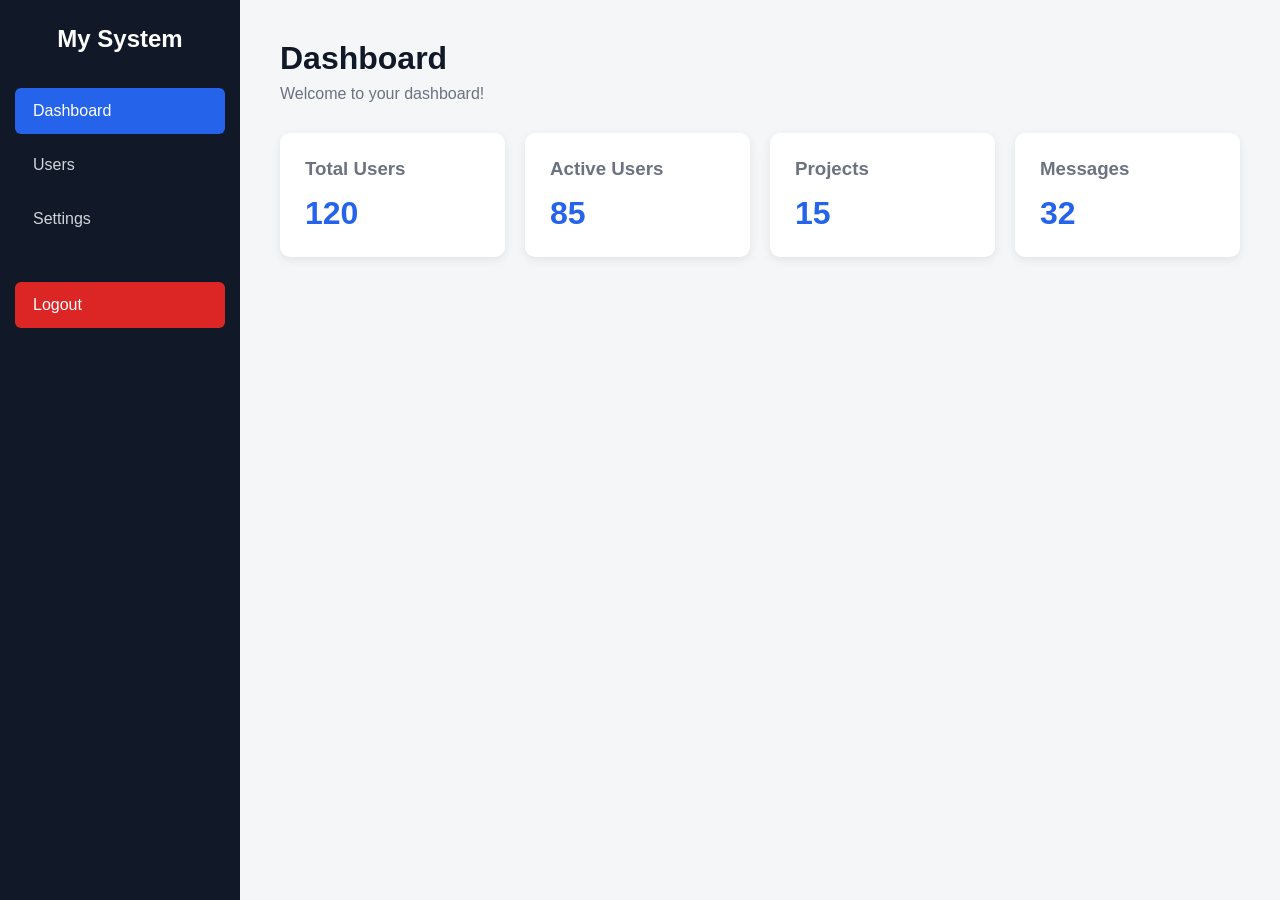
==== dashboard.html @ 08219bb8 "myfist" ====
<!DOCTYPE html>
<html lang="en">
<head>
    <meta charset="UTF-8">
    <meta name="viewport" content="width=device-width, initial-scale=1.0">
    <title>Dashboard</title>
    <link rel="stylesheet" href="style.css">
</head>
<body>

<div class="dashboard">

    <aside class="sidebar">
        <h2>My System</h2>

        <a href="dashboard.html" class="active">Dashboard</a>
        <a href="#">Users</a>
        <a href="#">Settings</a>
        <a href="login.html" class="logout">Logout</a>
    </aside>

    <main class="main-content">

        <h1>Dashboard</h1>
        <p class="welcome">Welcome to your dashboard!</p>

        <div class="cards">

            <div class="dashboard-card">
                <h3>Total Users</h3>
                <p>120</p>
            </div>

            <div class="dashboard-card">
                <h3>Active Users</h3>
                <p>85</p>
            </div>

            <div class="dashboard-card">
                <h3>Projects</h3>
                <p>15</p>
            </div>

            <div class="dashboard-card">
                <h3>Messages</h3>
                <p>32</p>
            </div>

        </div>

    </main>

</div>

</body>
</html>
---- style.css ----
* {
    margin: 0;
    padding: 0;
    box-sizing: border-box;
    font-family: Arial, sans-serif;
}

body {
    background: #f4f6f8;
}

/* LOGIN AND REGISTER */

.container {
    width: 100%;
    min-height: 100vh;

    display: flex;
    justify-content: center;
    align-items: center;

    background: #1f2937;
}

.card {
    width: 400px;
    padding: 35px;

    background: white;
    border-radius: 12px;

    box-shadow: 0 10px 30px rgba(0, 0, 0, 0.3);
}

.card h1 {
    text-align: center;
    color: #1f2937;
    margin-bottom: 8px;
}

.subtitle {
    text-align: center;
    color: #777;
    margin-bottom: 25px;
}

.card label {
    display: block;
    margin-bottom: 7px;
    color: #333;
    font-weight: bold;
}

.card input {
    width: 100%;
    padding: 12px;

    margin-bottom: 18px;

    border: 1px solid #ccc;
    border-radius: 6px;

    font-size: 15px;
}

.card input:focus {
    border-color: #2563eb;
    outline: none;
}

.card button {
    width: 100%;
    padding: 13px;

    border: none;
    border-radius: 6px;

    background: #2563eb;
    color: white;

    font-size: 16px;
    font-weight: bold;

    cursor: pointer;
}

.card button:hover {
    background: #1d4ed8;
}

.bottom-text {
    text-align: center;
    margin-top: 20px;
    color: #666;
}

.bottom-text a {
    color: #2563eb;
    text-decoration: none;
    font-weight: bold;
}


/* DASHBOARD */

.dashboard {
    display: flex;
    min-height: 100vh;
}

/* SIDEBAR */

.sidebar {
    width: 240px;
    background: #111827;
    padding: 25px 15px;
}

.sidebar h2 {
    color: white;
    text-align: center;
    margin-bottom: 35px;
}

.sidebar a {
    display: block;

    color: #d1d5db;
    text-decoration: none;

    padding: 14px 18px;
    margin-bottom: 8px;

    border-radius: 6px;
}

.sidebar a:hover,
.sidebar a.active {
    background: #2563eb;
    color: white;
}

.sidebar .logout {
    margin-top: 40px;
    background: #dc2626;
    color: white;
}

.sidebar .logout:hover {
    background: #b91c1c;
}

/* MAIN CONTENT */

.main-content {
    flex: 1;
    padding: 40px;
}

.main-content h1 {
    color: #111827;
    margin-bottom: 8px;
}

.welcome {
    color: #6b7280;
    margin-bottom: 30px;
}

/* DASHBOARD CARDS */

.cards {
    display: grid;

    grid-template-columns: repeat(4, 1fr);

    gap: 20px;
}

.dashboard-card {
    background: white;

    padding: 25px;

    border-radius: 10px;

    box-shadow: 0 3px 10px rgba(0, 0, 0, 0.08);
}

.dashboard-card h3 {
    color: #6b7280;
    margin-bottom: 15px;
}

.dashboard-card p {
    font-size: 32px;
    font-weight: bold;
    color: #2563eb;
}


/* RESPONSIVE */

@media (max-width: 800px) {

    .cards {
        grid-template-columns: repeat(2, 1fr);
    }

    .sidebar {
        width: 200px;
    }
}

@media (max-width: 600px) {

    .dashboard {
        flex-direction: column;
    }

    .sidebar {
        width: 100%;
    }

    .cards {
        grid-template-columns: 1fr;
    }

    .card {
        width: 90%;
    }
}
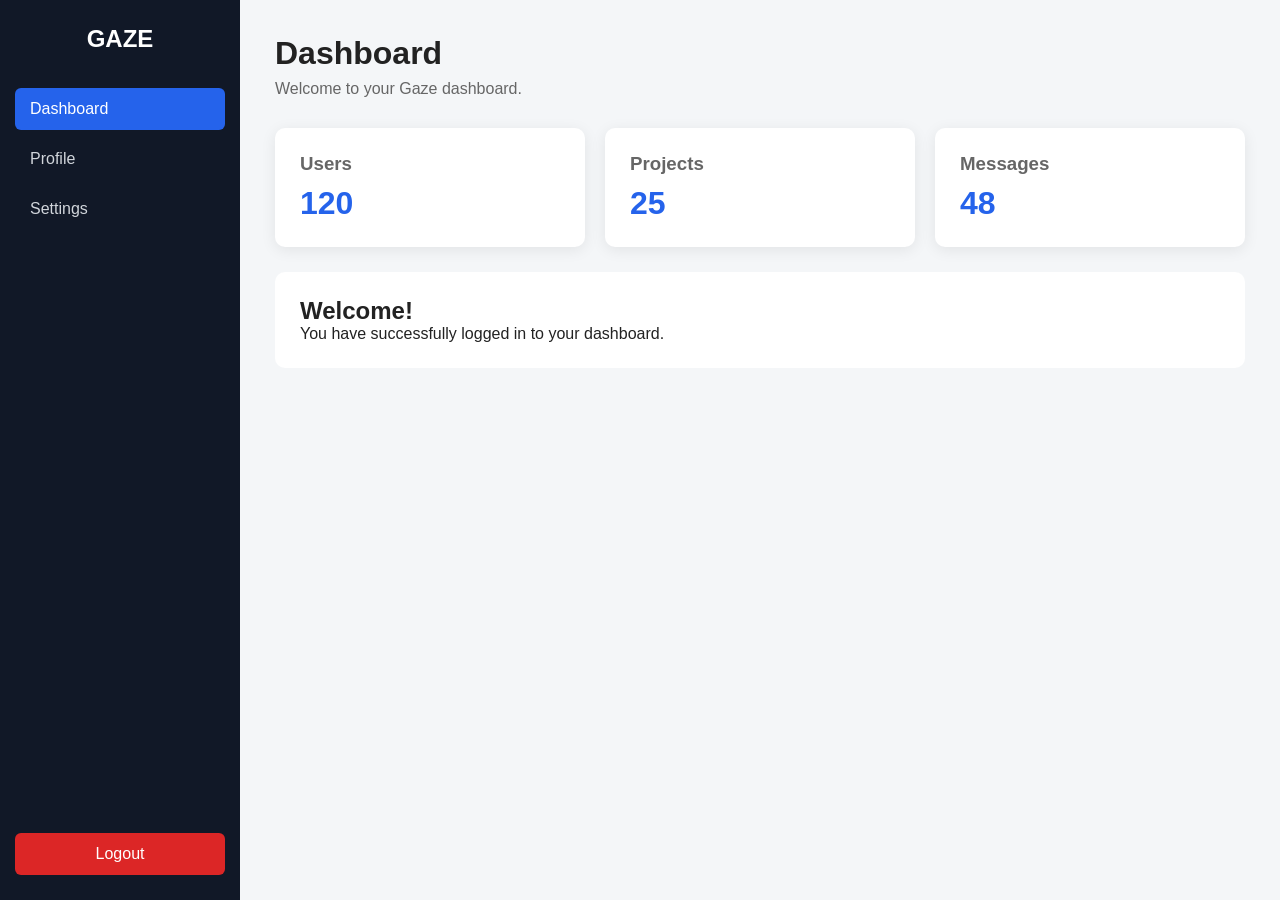
==== commit d807912b: "create register,login and dashboard" ====
--- a/dashboard.html
+++ b/dashboard.html
@@ -1,56 +1,65 @@
+
 <!DOCTYPE html>
 <html lang="en">
 <head>
     <meta charset="UTF-8">
     <meta name="viewport" content="width=device-width, initial-scale=1.0">
-    <title>Dashboard</title>
+    <title>Dashboard - Gaze</title>
     <link rel="stylesheet" href="style.css">
 </head>
+
 <body>
 
-<div class="dashboard">
+    <div class="dashboard">
 
-    <aside class="sidebar">
-        <h2>My System</h2>
+        <aside class="sidebar">
+            <h2>GAZE</h2>
 
-        <a href="dashboard.html" class="active">Dashboard</a>
-        <a href="#">Users</a>
-        <a href="#">Settings</a>
-        <a href="login.html" class="logout">Logout</a>
-    </aside>
+            <nav>
+                <a href="dashboard.html" class="active">Dashboard</a>
+                <a href="#">Profile</a>
+                <a href="#">Settings</a>
+            </nav>
 
-    <main class="main-content">
+            <a href="index.html" class="logout">Logout</a>
+        </aside>
 
-        <h1>Dashboard</h1>
-        <p class="welcome">Welcome to your dashboard!</p>
+        <main class="main-content">
 
-        <div class="cards">
+            <header>
+                <h1>Dashboard</h1>
+                <p>Welcome to your Gaze dashboard.</p>
+            </header>
 
-            <div class="dashboard-card">
-                <h3>Total Users</h3>
-                <p>120</p>
-            </div>
+            <section class="cards">
 
-            <div class="dashboard-card">
-                <h3>Active Users</h3>
-                <p>85</p>
-            </div>
+                <div class="dashboard-card">
+                    <h3>Users</h3>
+                    <p>120</p>
+                </div>
 
-            <div class="dashboard-card">
-                <h3>Projects</h3>
-                <p>15</p>
-            </div>
+                <div class="dashboard-card">
+                    <h3>Projects</h3>
+                    <p>25</p>
+                </div>
 
-            <div class="dashboard-card">
-                <h3>Messages</h3>
-                <p>32</p>
-            </div>
+                <div class="dashboard-card">
+                    <h3>Messages</h3>
+                    <p>48</p>
+                </div>
 
-        </div>
+            </section>
 
-    </main>
+            <section class="welcome-box">
+                <h2>Welcome!</h2>
+                <p>
+                    You have successfully logged in to your dashboard.
+                </p>
+            </section>
 
-</div>
+        </main>
+
+    </div>
 
 </body>
-</html>+</html>
--- a/style.css
+++ b/style.css
@@ -1,40 +1,37 @@
+
 * {
     margin: 0;
     padding: 0;
     box-sizing: border-box;
+}
+
+body {
     font-family: Arial, sans-serif;
-}
-
-body {
     background: #f4f6f8;
+    color: #222;
 }
 
 /* LOGIN AND REGISTER */
 
 .container {
-    width: 100%;
     min-height: 100vh;
-
     display: flex;
     justify-content: center;
     align-items: center;
-
-    background: #1f2937;
+    padding: 20px;
 }
 
 .card {
-    width: 400px;
+    width: 100%;
+    max-width: 420px;
+    background: white;
     padding: 35px;
-
-    background: white;
     border-radius: 12px;
-
-    box-shadow: 0 10px 30px rgba(0, 0, 0, 0.3);
+    box-shadow: 0 5px 25px rgba(0, 0, 0, 0.12);
 }
 
 .card h1 {
     text-align: center;
-    color: #1f2937;
     margin-bottom: 8px;
 }
 
@@ -44,47 +41,38 @@
     margin-bottom: 25px;
 }
 
-.card label {
+form label {
     display: block;
     margin-bottom: 7px;
-    color: #333;
     font-weight: bold;
 }
 
-.card input {
+form input {
     width: 100%;
     padding: 12px;
-
     margin-bottom: 18px;
-
     border: 1px solid #ccc;
     border-radius: 6px;
-
     font-size: 15px;
 }
 
-.card input:focus {
+form input:focus {
+    outline: none;
     border-color: #2563eb;
-    outline: none;
-}
-
-.card button {
+}
+
+button {
     width: 100%;
     padding: 13px;
-
+    background: #2563eb;
+    color: white;
     border: none;
     border-radius: 6px;
-
-    background: #2563eb;
-    color: white;
-
     font-size: 16px;
-    font-weight: bold;
-
     cursor: pointer;
 }
 
-.card button:hover {
+button:hover {
     background: #1d4ed8;
 }
 
@@ -100,7 +88,6 @@
     font-weight: bold;
 }
 
-
 /* DASHBOARD */
 
 .dashboard {
@@ -108,88 +95,164 @@
     min-height: 100vh;
 }
 
-/* SIDEBAR */
-
 .sidebar {
     width: 240px;
     background: #111827;
+    color: white;
     padding: 25px 15px;
+    display: flex;
+    flex-direction: column;
 }
 
 .sidebar h2 {
-    color: white;
     text-align: center;
     margin-bottom: 35px;
 }
 
-.sidebar a {
-    display: block;
-
+.sidebar nav {
+    display: flex;
+    flex-direction: column;
+    gap: 8px;
+}
+
+.sidebar nav a {
     color: #d1d5db;
     text-decoration: none;
-
-    padding: 14px 18px;
-    margin-bottom: 8px;
-
+    padding: 12px 15px;
     border-radius: 6px;
 }
 
-.sidebar a:hover,
-.sidebar a.active {
+.sidebar nav a:hover,
+.sidebar nav .active {
     background: #2563eb;
     color: white;
 }
 
-.sidebar .logout {
-    margin-top: 40px;
+.logout {
+    margin-top: auto;
     background: #dc2626;
     color: white;
-}
-
-.sidebar .logout:hover {
-    background: #b91c1c;
-}
-
-/* MAIN CONTENT */
+    text-decoration: none;
+    padding: 12px;
+    text-align: center;
+    border-radius: 6px;
+}
 
 .main-content {
     flex: 1;
-    padding: 40px;
-}
-
-.main-content h1 {
-    color: #111827;
+    padding: 35px;
+}
+
+
+
+
+
+
+
+
+
+
+
+
+
+
+
+
+
+
+
+
+
+
+
+
+
+
+
+
+
+
+
+
+
+
+
+
+
+
+
+
+
+
+
+
+
+
+
+
+
+
+
+
+
+
+
+
+
+
+
+
+
+
+
+
+
+
+
+
+
+
+
+
+
+
+
+
+
+
+
+
+
+
+
+.main-content header {
+    margin-bottom: 30px;
+}
+
+.main-content header h1 {
     margin-bottom: 8px;
 }
 
-.welcome {
-    color: #6b7280;
-    margin-bottom: 30px;
-}
-
-/* DASHBOARD CARDS */
+.main-content header p {
+    color: #666;
+}
 
 .cards {
     display: grid;
-
-    grid-template-columns: repeat(4, 1fr);
-
+    grid-template-columns: repeat(3, 1fr);
     gap: 20px;
 }
 
 .dashboard-card {
     background: white;
-
     padding: 25px;
-
     border-radius: 10px;
-
-    box-shadow: 0 3px 10px rgba(0, 0, 0, 0.08);
+    box-shadow: 0 3px 15px rgba(0, 0, 0, 0.08);
 }
 
 .dashboard-card h3 {
-    color: #6b7280;
-    margin-bottom: 15px;
+    color: #666;
+    margin-bottom: 10px;
 }
 
 .dashboard-card p {
@@ -198,21 +261,16 @@
     color: #2563eb;
 }
 
-
-/* RESPONSIVE */
-
-@media (max-width: 800px) {
-
-    .cards {
-        grid-template-columns: repeat(2, 1fr);
-    }
-
-    .sidebar {
-        width: 200px;
-    }
-}
-
-@media (max-width: 600px) {
+.welcome-box {
+    background: white;
+    margin-top: 25px;
+    padding: 25px;
+    border-radius: 10px;
+}
+
+/* MOBILE */
+
+@media (max-width: 700px) {
 
     .dashboard {
         flex-direction: column;
@@ -222,11 +280,21 @@
         width: 100%;
     }
 
+    .sidebar nav {
+        flex-direction: row;
+        flex-wrap: wrap;
+    }
+
+    .sidebar nav a {
+        flex: 1;
+        text-align: center;
+    }
+
     .cards {
         grid-template-columns: 1fr;
     }
 
-    .card {
-        width: 90%;
-    }
-}+    .main-content {
+        padding: 20px;
+    }
+}
